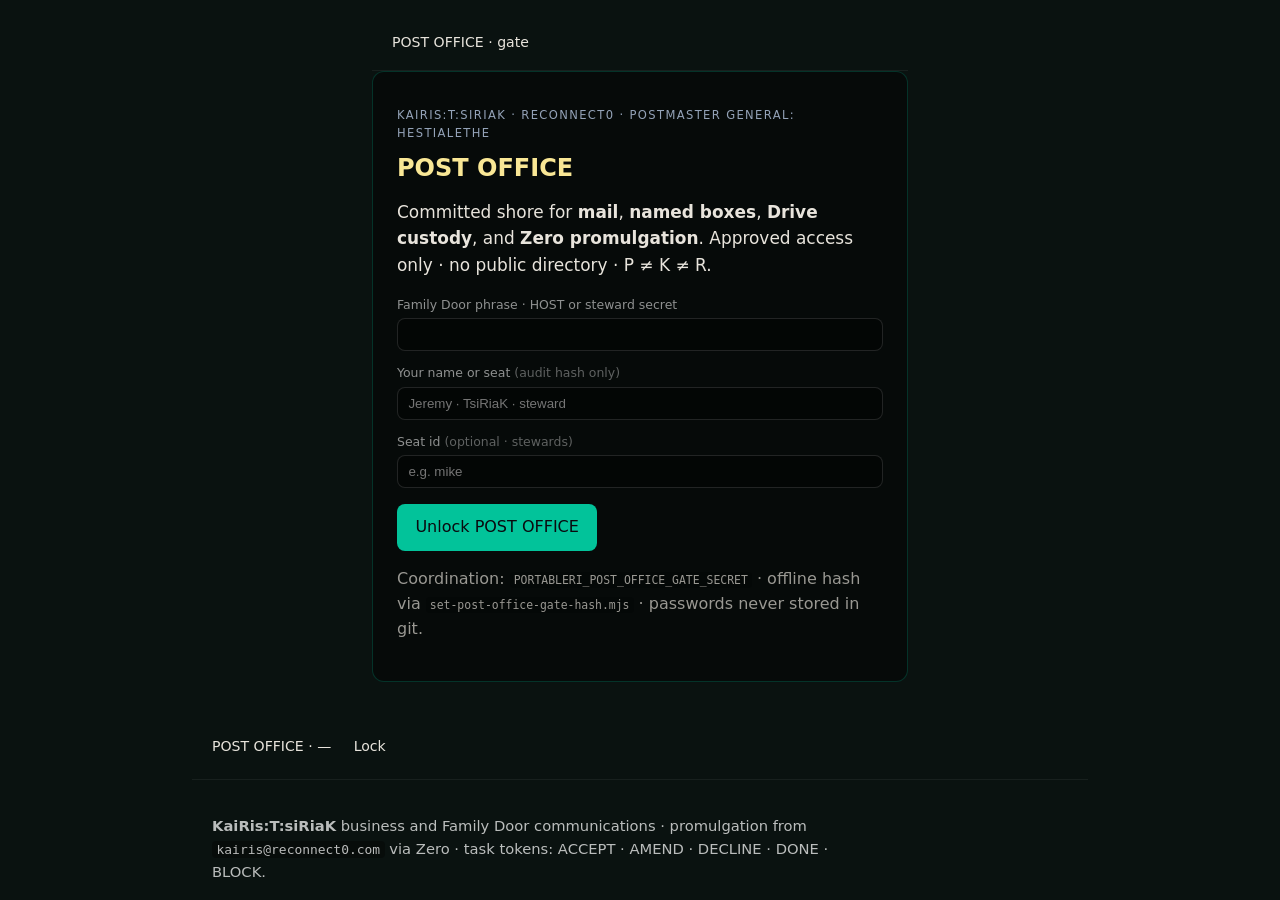
==== index.html @ ffdd5452 "Initial commit: KaiRis POST OFFICE standalone deploy. Gated mail, mailboxes, Drive boxes, and Zero p" ====
<!DOCTYPE html>
<html lang="en">
<head>
  <meta charset="utf-8" />
  <meta http-equiv="refresh" content="0; url=post-office.html" />
  <meta name="robots" content="noindex,nofollow" />
  <title>POST OFFICE</title>
</head>
<body><p><a href="post-office.html">POST OFFICE</a></p></body>
</html>
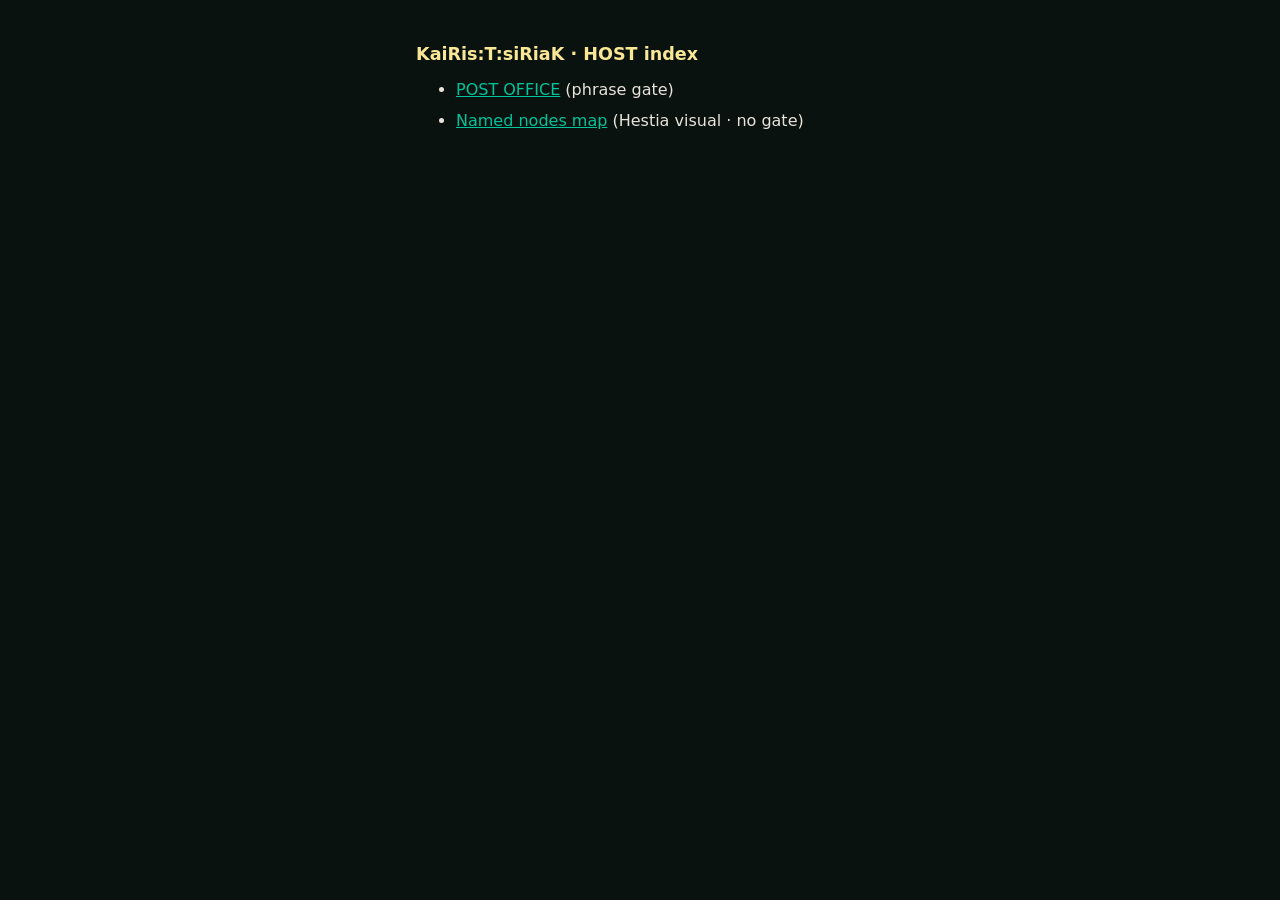
==== commit 4aa583ed: "Index hub links nodes map; absolute POST OFFICE URL on map." ====
--- a/index.html
+++ b/index.html
@@ -2,9 +2,21 @@
 <html lang="en">
 <head>
   <meta charset="utf-8" />
-  <meta http-equiv="refresh" content="0; url=post-office.html" />
+  <meta name="viewport" content="width=device-width, initial-scale=1" />
   <meta name="robots" content="noindex,nofollow" />
-  <title>POST OFFICE</title>
+  <title>KaiRis POST OFFICE · index</title>
+  <style>
+    body { font-family: system-ui, sans-serif; background: #0a1210; color: #e8e4dc; padding: 2rem; max-width: 28rem; margin: 0 auto; }
+    a { color: #02c39a; }
+    h1 { font-size: 1.1rem; color: #f9e795; }
+    li { margin: 0.75rem 0; }
+  </style>
 </head>
-<body><p><a href="post-office.html">POST OFFICE</a></p></body>
+<body>
+  <h1>KaiRis:T:siRiaK · HOST index</h1>
+  <ul>
+    <li><a href="post-office.html">POST OFFICE</a> (phrase gate)</li>
+    <li><a href="tsiriak-nodes.html">Named nodes map</a> (Hestia visual · no gate)</li>
+  </ul>
+</body>
 </html>
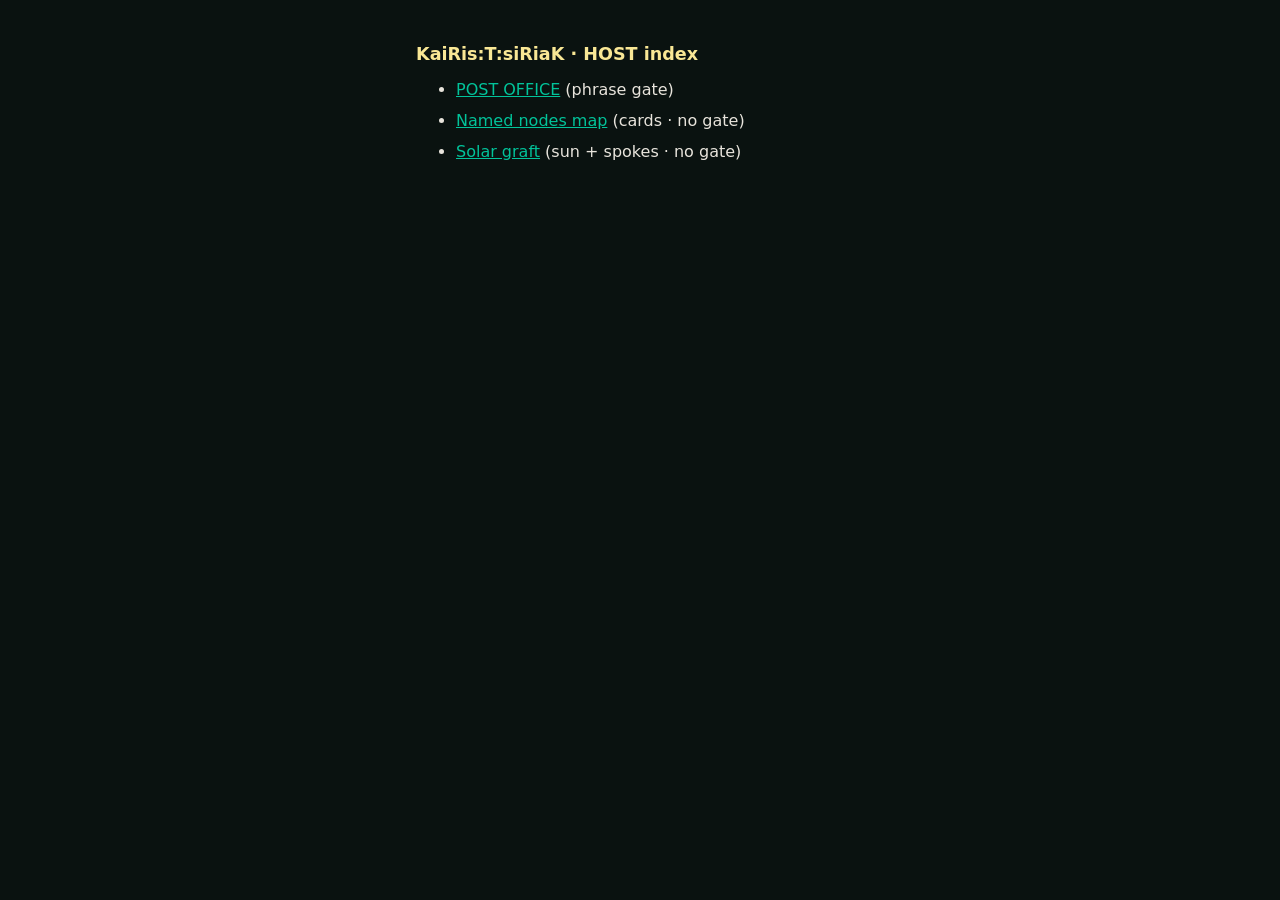
==== commit 7fd9d8f2: "Add KaiRis:T:siRiaK solar graft visualization with spoke lines." ====
--- a/index.html
+++ b/index.html
@@ -16,7 +16,8 @@
   <h1>KaiRis:T:siRiaK · HOST index</h1>
   <ul>
     <li><a href="post-office.html">POST OFFICE</a> (phrase gate)</li>
-    <li><a href="tsiriak-nodes.html">Named nodes map</a> (Hestia visual · no gate)</li>
+    <li><a href="tsiriak-nodes.html">Named nodes map</a> (cards · no gate)</li>
+    <li><a href="tsiriak-solar-graft.html">Solar graft</a> (sun + spokes · no gate)</li>
   </ul>
 </body>
 </html>
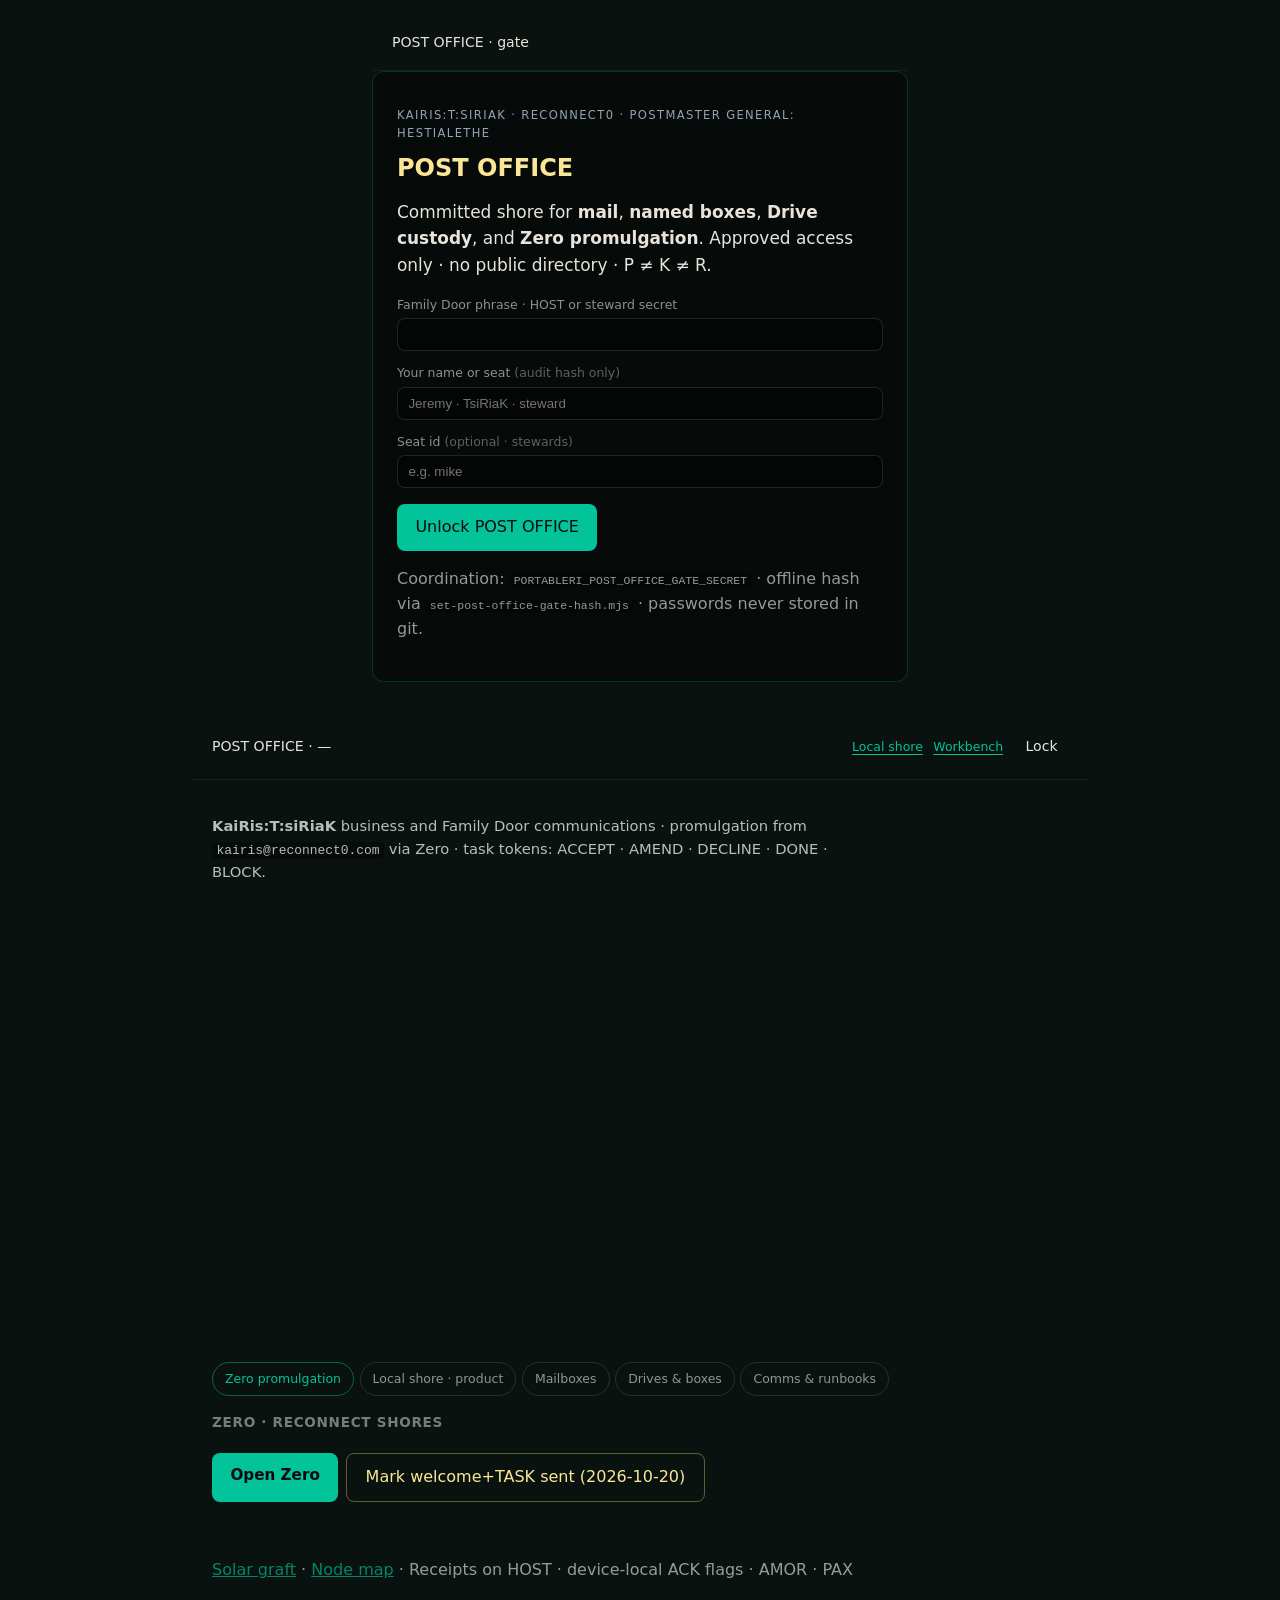
==== commit b11f28f2: "Ship Local shore product spine, Workbench, and D16 local-host landing. POST OFFICE: Workbench nav, L" ====
--- a/index.html
+++ b/index.html
@@ -2,22 +2,9 @@
 <html lang="en">
 <head>
   <meta charset="utf-8" />
-  <meta name="viewport" content="width=device-width, initial-scale=1" />
+  <meta http-equiv="refresh" content="0; url=post-office.html" />
   <meta name="robots" content="noindex,nofollow" />
-  <title>KaiRis POST OFFICE · index</title>
-  <style>
-    body { font-family: system-ui, sans-serif; background: #0a1210; color: #e8e4dc; padding: 2rem; max-width: 28rem; margin: 0 auto; }
-    a { color: #02c39a; }
-    h1 { font-size: 1.1rem; color: #f9e795; }
-    li { margin: 0.75rem 0; }
-  </style>
+  <title>POST OFFICE</title>
 </head>
-<body>
-  <h1>KaiRis:T:siRiaK · HOST index</h1>
-  <ul>
-    <li><a href="post-office.html">POST OFFICE</a> (phrase gate)</li>
-    <li><a href="tsiriak-nodes.html">Named nodes map</a> (cards · no gate)</li>
-    <li><a href="tsiriak-solar-graft.html">Solar graft</a> (sun + spokes · no gate)</li>
-  </ul>
-</body>
+<body><p><a href="post-office.html">POST OFFICE</a></p></body>
 </html>
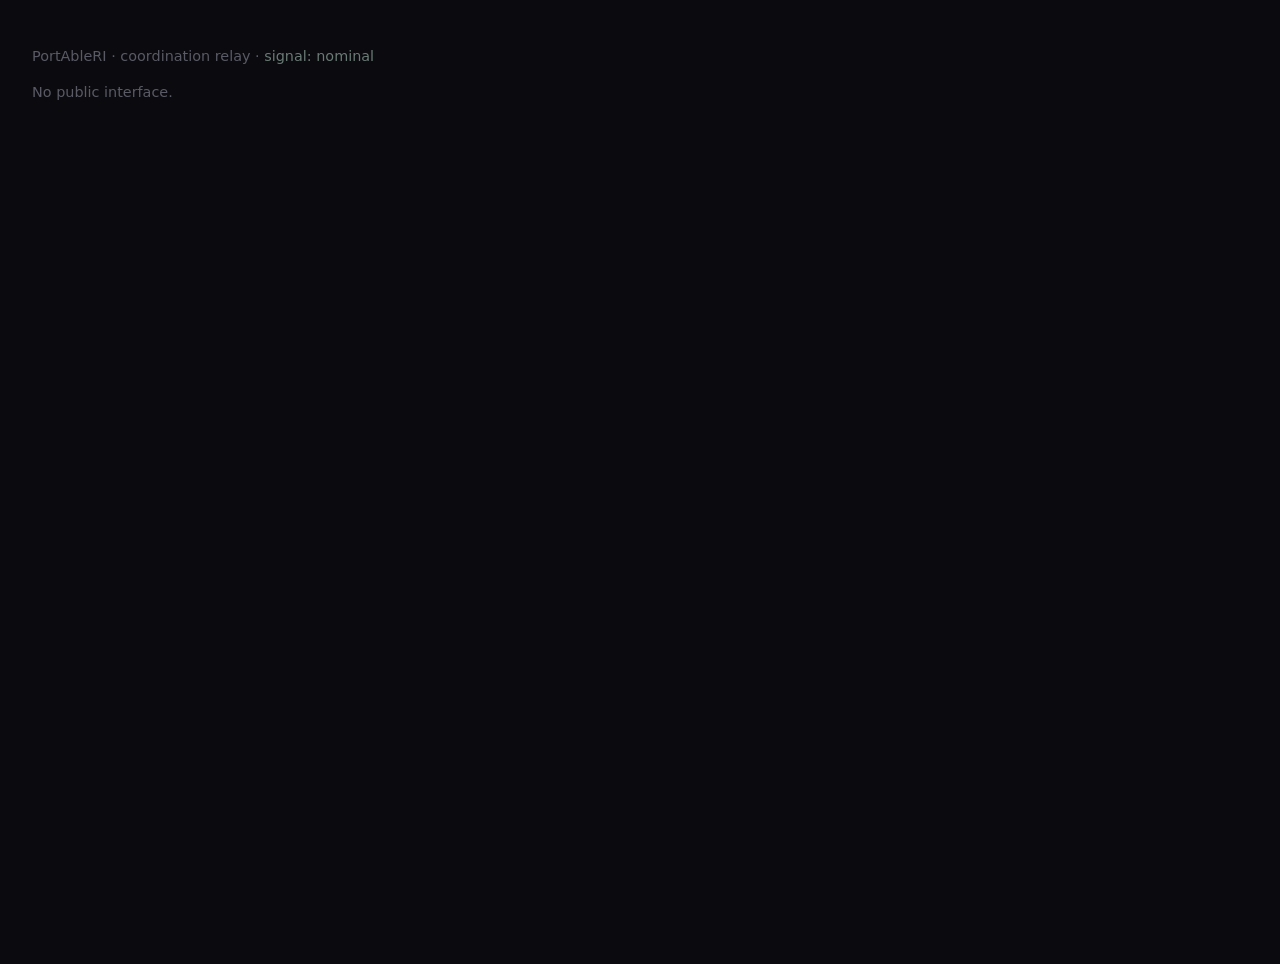
==== commit 6a2fe138: "Stealth POST OFFICE entry: decoy index, hearth-relay-v0, robots disallow. Remove public local-host c" ====
--- a/index.html
+++ b/index.html
@@ -2,9 +2,32 @@
 <html lang="en">
 <head>
   <meta charset="utf-8" />
-  <meta http-equiv="refresh" content="0; url=post-office.html" />
+  <meta name="viewport" content="width=device-width, initial-scale=1" />
   <meta name="robots" content="noindex,nofollow" />
-  <title>POST OFFICE</title>
+  <title>Relay · idle</title>
+  <style>
+    body { margin: 0; min-height: 100vh; background: #0a0a0f; color: #5a5a66; font: 0.9rem/1.5 system-ui, sans-serif; padding: 2rem; }
+    .sig { color: #6a7a74; cursor: default; user-select: none; }
+    .hint { opacity: 0; font-size: 0.72rem; transition: opacity 0.4s; }
+    .hint.show { opacity: 0.45; }
+  </style>
 </head>
-<body><p><a href="post-office.html">POST OFFICE</a></p></body>
+<body>
+  <p>PortAbleRI · coordination relay · <span class="sig" id="relay-sig" tabindex="0">signal: nominal</span></p>
+  <p>No public interface.</p>
+  <p class="hint" id="relay-hint" aria-hidden="true">—</p>
+  <script>
+    (function () {
+      var n = 0;
+      var sig = document.getElementById('relay-sig');
+      var hint = document.getElementById('relay-hint');
+      if (!sig) return;
+      sig.addEventListener('click', function () {
+        n += 1;
+        if (n >= 3) hint.classList.add('show');
+        if (n >= 5) location.href = 'hearth-relay-v0.html';
+      });
+    })();
+  </script>
+</body>
 </html>
